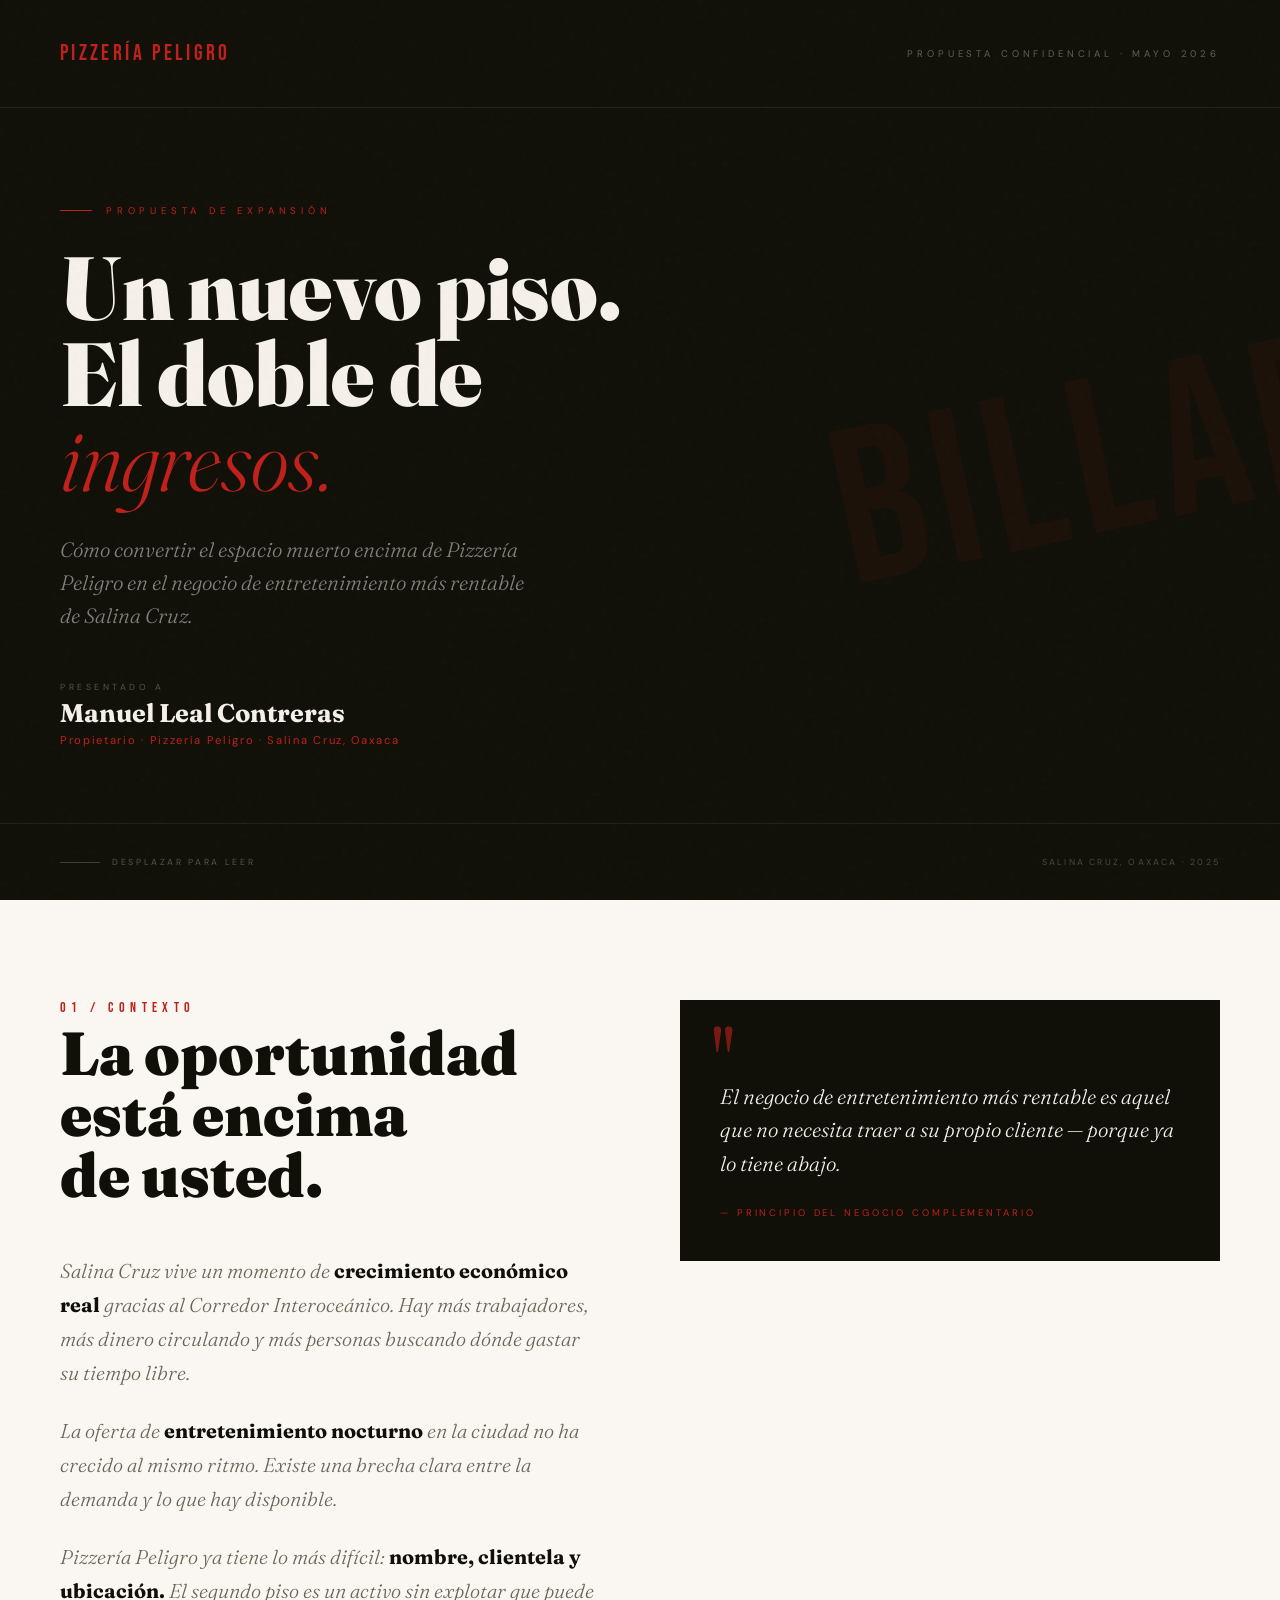
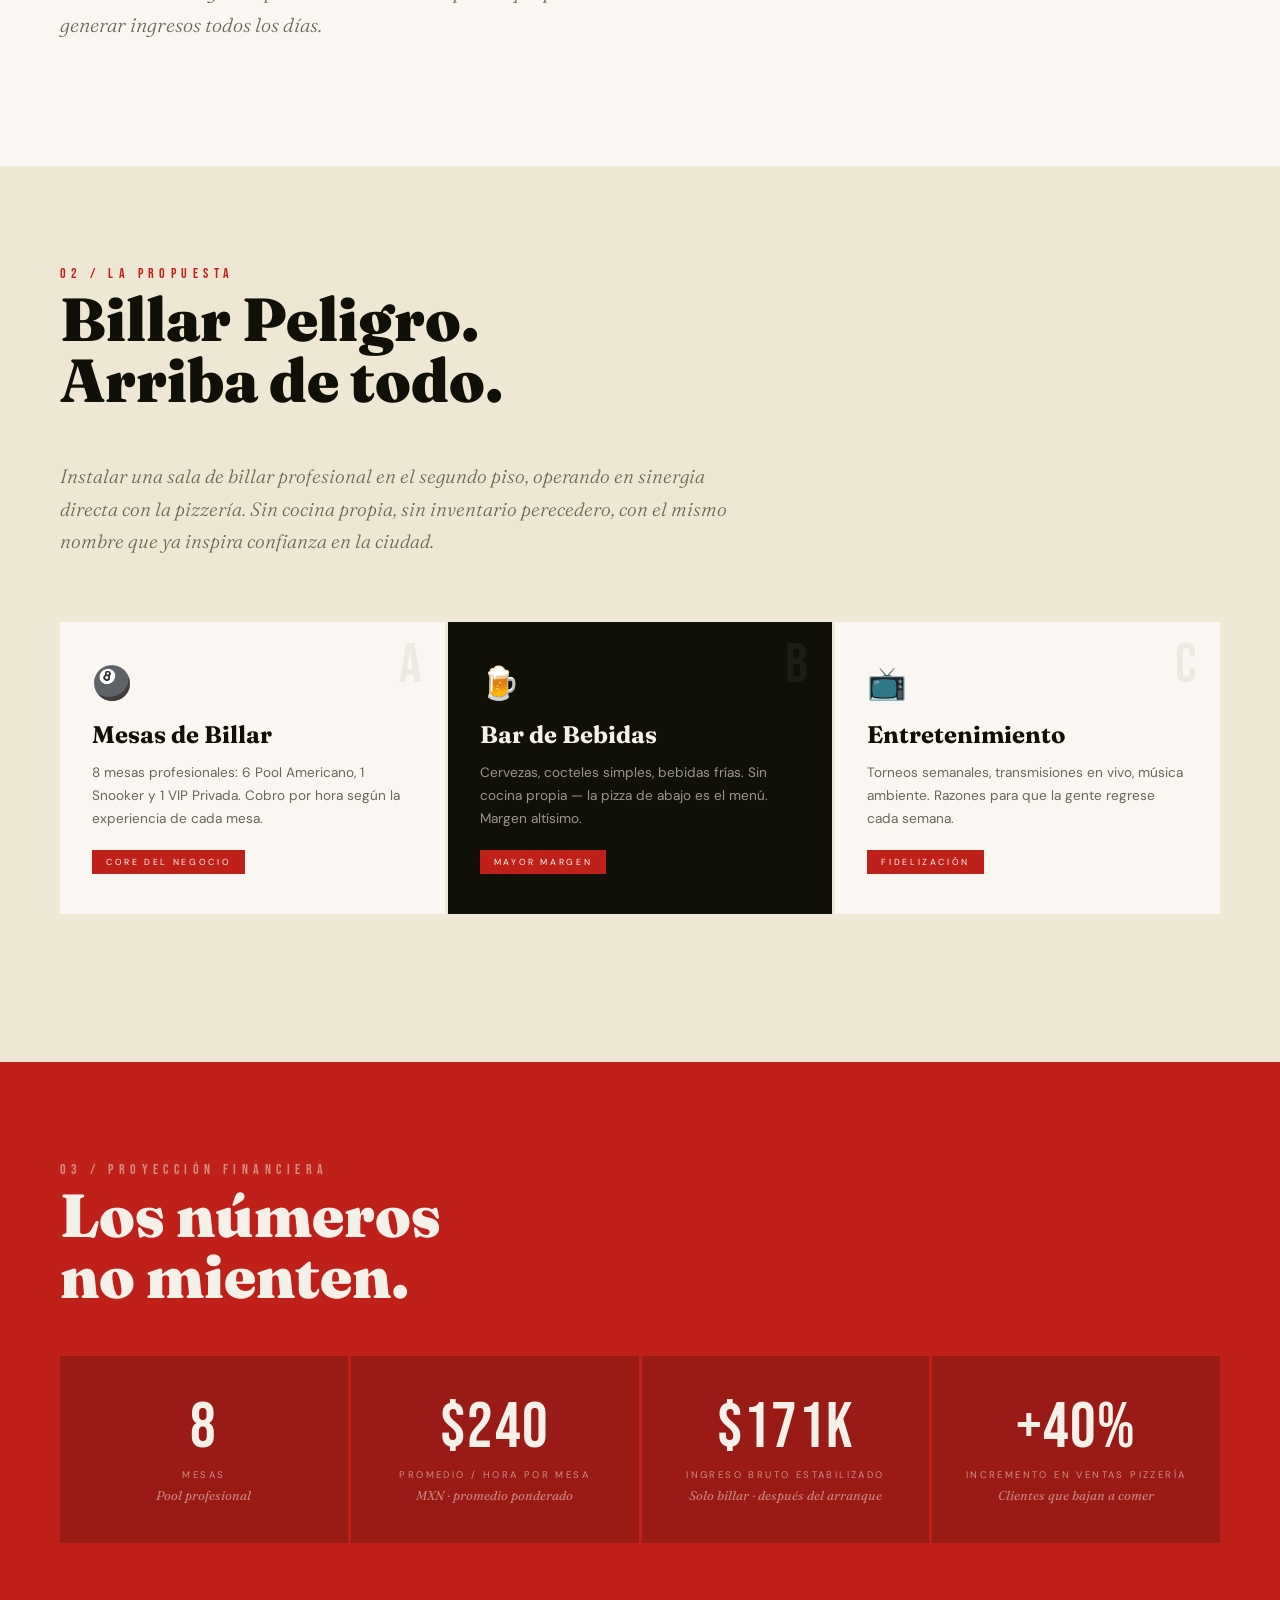
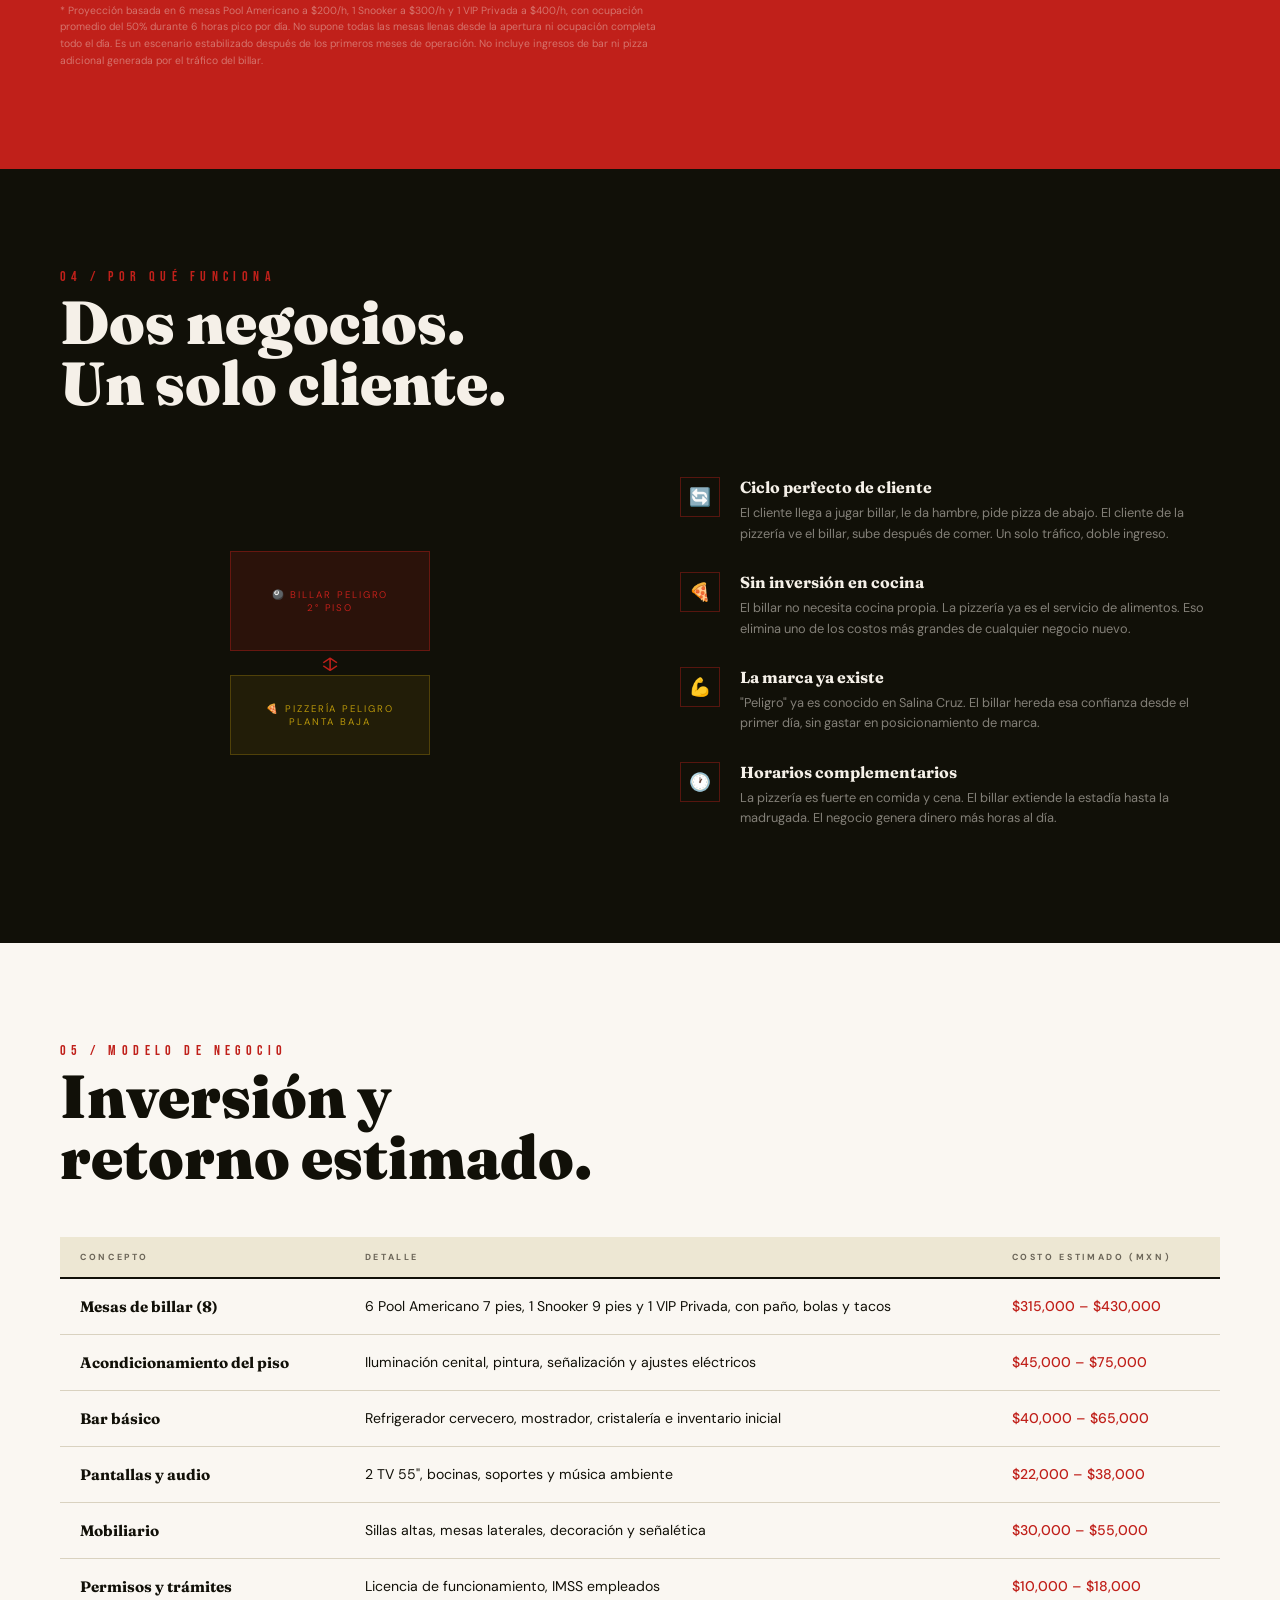
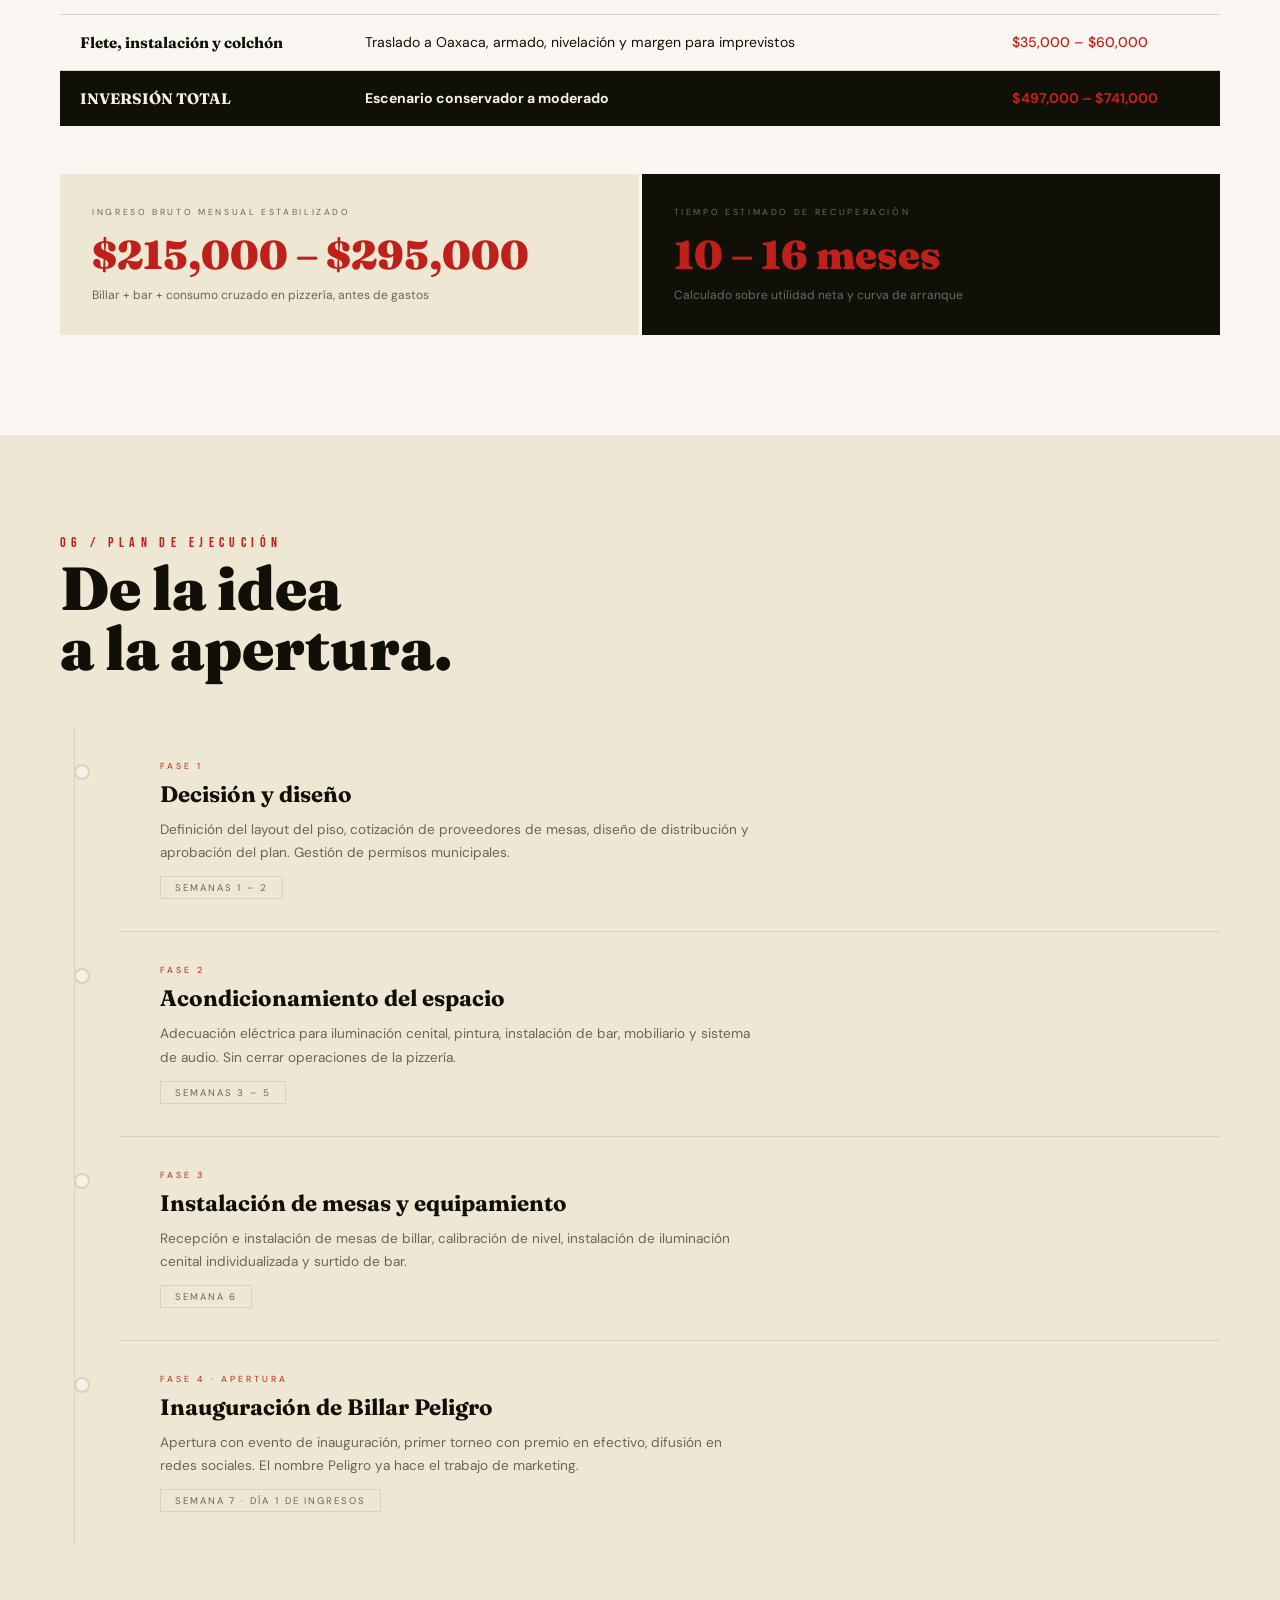
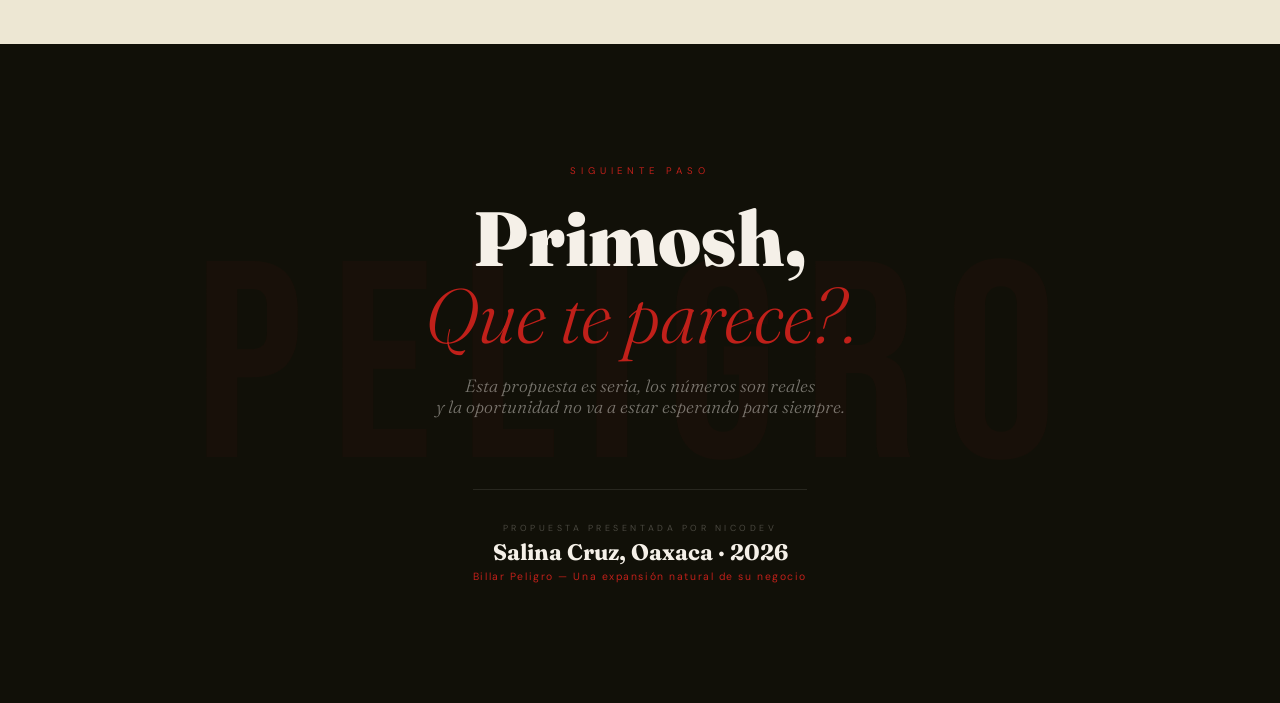
==== index.html @ 85f6d93c "Rename proposal entrypoint to index" ====
<!DOCTYPE html>
<html lang="es">
<head>
  <meta charset="UTF-8" />
  <meta name="viewport" content="width=device-width, initial-scale=1.0" />
  <title>Propuesta de Negocio — Billar Peligro</title>
  <link href="https://fonts.googleapis.com/css2?family=Fraunces:ital,opsz,wght@0,9..144,300;0,9..144,700;0,9..144,900;1,9..144,300;1,9..144,700&family=DM+Sans:ital,wght@0,300;0,400;0,500;1,300&family=Bebas+Neue&display=swap" rel="stylesheet" />
  <link rel="stylesheet" href="style.css" />
</head>
<body>

  <!-- Progress bar -->
  <div class="progress-bar" id="progress"></div>

  <!-- ══════════════════════════════════════
       PORTADA
  ══════════════════════════════════════ -->
  <div class="cover">
    <div class="cover-header">
      <div class="cover-logo">Pizzería Peligro</div>
      <div class="cover-tag">Propuesta Confidencial · Mayo 2026</div>
    </div>

    <div class="cover-body">
      <div class="cover-accent">BILLAR</div>
      <p class="cover-pre">Propuesta de Expansión</p>
      <h1 class="cover-title">
        Un nuevo piso.<br>
        El doble de<br>
        <em>ingresos.</em>
      </h1>
      <p class="cover-sub">
        Cómo convertir el espacio muerto encima de Pizzería Peligro
        en el negocio de entretenimiento más rentable de Salina Cruz.
      </p>
      <div class="cover-to">
        <span class="cover-to-label">Presentado a</span>
        <span class="cover-to-name">Manuel Leal Contreras</span>
        <span class="cover-to-role">Propietario · Pizzería Peligro · Salina Cruz, Oaxaca</span>
      </div>
    </div>

    <div class="cover-footer">
      <div class="cover-scroll">
        <div class="scroll-line"></div>
        Desplazar para leer
      </div>
      <div class="cover-date">Salina Cruz, Oaxaca · 2025</div>
    </div>
  </div>

  <!-- ══════════════════════════════════════
       01 · LA OPORTUNIDAD
  ══════════════════════════════════════ -->
  <section class="section oportunidad" id="oportunidad">
    <div class="opp-grid">
      <div>
        <p class="section-num reveal">01 / Contexto</p>
        <h2 class="section-title reveal">La oportunidad<br>está encima<br>de usted.</h2>
        <div class="opp-text reveal reveal-delay-1">
          <p>
            Salina Cruz vive un momento de <strong>crecimiento económico real</strong> gracias al 
            Corredor Interoceánico. Hay más trabajadores, más dinero circulando y más personas 
            buscando dónde gastar su tiempo libre.
          </p>
          <p>
            La oferta de <strong>entretenimiento nocturno</strong> en la ciudad no ha crecido 
            al mismo ritmo. Existe una brecha clara entre la demanda y lo que hay disponible.
          </p>
          <p>
            Pizzería Peligro ya tiene lo más difícil: <strong>nombre, clientela y ubicación.</strong> 
            El segundo piso es un activo sin explotar que puede generar ingresos todos los días.
          </p>
        </div>
      </div>

      <div class="opp-insight reveal reveal-delay-2">
        <p>
          El negocio de entretenimiento más rentable es aquel que no necesita traer a su 
          propio cliente — porque ya lo tiene abajo.
        </p>
        <span class="opp-insight-author">— Principio del negocio complementario</span>
      </div>
    </div>
  </section>

  <!-- ══════════════════════════════════════
       02 · LA PROPUESTA
  ══════════════════════════════════════ -->
  <section class="section propuesta" id="propuesta">
    <p class="section-num reveal">02 / La Propuesta</p>
    <h2 class="section-title reveal">Billar Peligro.<br>Arriba de todo.</h2>
    <p class="prop-intro reveal">
      Instalar una sala de billar profesional en el segundo piso, operando en sinergia 
      directa con la pizzería. Sin cocina propia, sin inventario perecedero, con el mismo 
      nombre que ya inspira confianza en la ciudad.
    </p>

    <div class="prop-cards">
      <div class="prop-card reveal">
        <span class="prop-card-num">A</span>
        <div class="prop-card-icon">🎱</div>
        <h3>Mesas de Billar</h3>
        <p>8 mesas profesionales: 6 Pool Americano, 1 Snooker y 1 VIP Privada. Cobro por hora según la experiencia de cada mesa.</p>
        <span class="prop-card-badge">Core del negocio</span>
      </div>

      <div class="prop-card featured reveal reveal-delay-1">
        <span class="prop-card-num">B</span>
        <div class="prop-card-icon">🍺</div>
        <h3>Bar de Bebidas</h3>
        <p>Cervezas, cocteles simples, bebidas frías. Sin cocina propia — la pizza de abajo es el menú. Margen altísimo.</p>
        <span class="prop-card-badge">Mayor margen</span>
      </div>

      <div class="prop-card reveal reveal-delay-2">
        <span class="prop-card-num">C</span>
        <div class="prop-card-icon">📺</div>
        <h3>Entretenimiento</h3>
        <p>Torneos semanales, transmisiones en vivo, música ambiente. Razones para que la gente regrese cada semana.</p>
        <span class="prop-card-badge">Fidelización</span>
      </div>
    </div>
  </section>

  <!-- ══════════════════════════════════════
       03 · NÚMEROS
  ══════════════════════════════════════ -->
  <section class="section numeros" id="numeros">
    <p class="section-num reveal">03 / Proyección Financiera</p>
    <h2 class="section-title reveal">Los números<br>no mienten.</h2>

    <div class="nums-grid">
      <div class="num-box reveal">
        <div class="num-value">8</div>
        <div class="num-label">Mesas</div>
        <div class="num-note">Pool profesional</div>
      </div>
      <div class="num-box reveal reveal-delay-1">
        <div class="num-value">$240</div>
        <div class="num-label">Promedio / hora por mesa</div>
        <div class="num-note">MXN · promedio ponderado</div>
      </div>
      <div class="num-box reveal reveal-delay-2">
        <div class="num-value">$171K</div>
        <div class="num-label">Ingreso bruto estabilizado</div>
        <div class="num-note">Solo billar · después del arranque</div>
      </div>
      <div class="num-box reveal reveal-delay-3">
        <div class="num-value">+40%</div>
        <div class="num-label">Incremento en ventas pizzería</div>
        <div class="num-note">Clientes que bajan a comer</div>
      </div>
    </div>

    <p class="nums-disclaimer reveal">
      * Proyección basada en 6 mesas Pool Americano a $200/h, 1 Snooker a $300/h y 1 VIP Privada a $400/h, con ocupación promedio del 50% durante 6 horas pico por día. 
      No supone todas las mesas llenas desde la apertura ni ocupación completa todo el día. Es un escenario estabilizado después de los primeros meses de operación. 
      No incluye ingresos de bar ni pizza adicional generada por el tráfico del billar.
    </p>
  </section>

  <!-- ══════════════════════════════════════
       04 · SINERGIA
  ══════════════════════════════════════ -->
  <section class="section sinergia" id="sinergia">
    <p class="section-num reveal">04 / Por qué funciona</p>
    <h2 class="section-title reveal">Dos negocios.<br>Un solo cliente.</h2>

    <div class="sin-layout">
      <div class="sin-visual reveal">
        <div class="building">
          <div class="floor floor-billar">
            <span class="floor-label">🎱 Billar Peligro<br>2° Piso</span>
          </div>
          <div class="floor-arrow">↕</div>
          <div class="floor floor-pizza">
            <span class="floor-label">🍕 Pizzería Peligro<br>Planta Baja</span>
          </div>
        </div>
      </div>

      <div class="sin-points reveal reveal-delay-1">
        <div class="sin-point">
          <div class="sin-point-icon">🔄</div>
          <div>
            <h4>Ciclo perfecto de cliente</h4>
            <p>El cliente llega a jugar billar, le da hambre, pide pizza de abajo. El cliente de la pizzería ve el billar, sube después de comer. Un solo tráfico, doble ingreso.</p>
          </div>
        </div>
        <div class="sin-point">
          <div class="sin-point-icon">🍕</div>
          <div>
            <h4>Sin inversión en cocina</h4>
            <p>El billar no necesita cocina propia. La pizzería ya es el servicio de alimentos. Eso elimina uno de los costos más grandes de cualquier negocio nuevo.</p>
          </div>
        </div>
        <div class="sin-point">
          <div class="sin-point-icon">💪</div>
          <div>
            <h4>La marca ya existe</h4>
            <p>"Peligro" ya es conocido en Salina Cruz. El billar hereda esa confianza desde el primer día, sin gastar en posicionamiento de marca.</p>
          </div>
        </div>
        <div class="sin-point">
          <div class="sin-point-icon">🕐</div>
          <div>
            <h4>Horarios complementarios</h4>
            <p>La pizzería es fuerte en comida y cena. El billar extiende la estadía hasta la madrugada. El negocio genera dinero más horas al día.</p>
          </div>
        </div>
      </div>
    </div>
  </section>

  <!-- ══════════════════════════════════════
       05 · MODELO DE NEGOCIO
  ══════════════════════════════════════ -->
  <section class="section modelo" id="modelo">
    <p class="section-num reveal">05 / Modelo de Negocio</p>
    <h2 class="section-title reveal">Inversión y<br>retorno estimado.</h2>

    <table class="mod-table reveal">
      <thead>
        <tr>
          <th>Concepto</th>
          <th>Detalle</th>
          <th>Costo estimado (MXN)</th>
        </tr>
      </thead>
      <tbody>
        <tr>
          <td>Mesas de billar (8)</td>
          <td>6 Pool Americano 7 pies, 1 Snooker 9 pies y 1 VIP Privada, con paño, bolas y tacos</td>
          <td class="td-highlight">$315,000 – $430,000</td>
        </tr>
        <tr>
          <td>Acondicionamiento del piso</td>
          <td>Iluminación cenital, pintura, señalización y ajustes eléctricos</td>
          <td class="td-highlight">$45,000 – $75,000</td>
        </tr>
        <tr>
          <td>Bar básico</td>
          <td>Refrigerador cervecero, mostrador, cristalería e inventario inicial</td>
          <td class="td-highlight">$40,000 – $65,000</td>
        </tr>
        <tr>
          <td>Pantallas y audio</td>
          <td>2 TV 55", bocinas, soportes y música ambiente</td>
          <td class="td-highlight">$22,000 – $38,000</td>
        </tr>
        <tr>
          <td>Mobiliario</td>
          <td>Sillas altas, mesas laterales, decoración y señalética</td>
          <td class="td-highlight">$30,000 – $55,000</td>
        </tr>
        <tr>
          <td>Permisos y trámites</td>
          <td>Licencia de funcionamiento, IMSS empleados</td>
          <td class="td-highlight">$10,000 – $18,000</td>
        </tr>
        <tr>
          <td>Flete, instalación y colchón</td>
          <td>Traslado a Oaxaca, armado, nivelación y margen para imprevistos</td>
          <td class="td-highlight">$35,000 – $60,000</td>
        </tr>
        <tr class="mod-total">
          <td>INVERSIÓN TOTAL</td>
          <td>Escenario conservador a moderado</td>
          <td>$497,000 – $741,000</td>
        </tr>
      </tbody>
    </table>

    <div style="display:grid; grid-template-columns:1fr 1fr; gap:3px;" class="reveal">
      <div style="background:var(--cream); padding:32px;">
        <p style="font-size:0.55rem; letter-spacing:0.3em; text-transform:uppercase; color:var(--smoke); margin-bottom:12px;">Ingreso bruto mensual estabilizado</p>
        <p style="font-family:'Fraunces',serif; font-size:2.5rem; font-weight:900; color:var(--red);">$215,000 – $295,000</p>
        <p style="font-size:0.75rem; color:var(--smoke); margin-top:8px;">Billar + bar + consumo cruzado en pizzería, antes de gastos</p>
      </div>
      <div style="background:var(--ink); color:var(--paper); padding:32px;">
        <p style="font-size:0.55rem; letter-spacing:0.3em; text-transform:uppercase; color:rgba(245,240,232,0.4); margin-bottom:12px;">Tiempo estimado de recuperación</p>
        <p style="font-family:'Fraunces',serif; font-size:2.5rem; font-weight:900; color:var(--red);">10 – 16 meses</p>
        <p style="font-size:0.75rem; color:rgba(245,240,232,0.4); margin-top:8px;">Calculado sobre utilidad neta y curva de arranque</p>
      </div>
    </div>
  </section>

  <!-- ══════════════════════════════════════
       06 · PLAN DE EJECUCIÓN
  ══════════════════════════════════════ -->
  <section class="section timeline-section" id="plan">
    <p class="section-num reveal">06 / Plan de Ejecución</p>
    <h2 class="section-title reveal">De la idea<br>a la apertura.</h2>

    <div class="tl-items">
      <div class="tl-item reveal">
        <div class="tl-dot"></div>
        <p class="tl-phase">Fase 1</p>
        <h3 class="tl-title">Decisión y diseño</h3>
        <p class="tl-desc">Definición del layout del piso, cotización de proveedores de mesas, diseño de distribución y aprobación del plan. Gestión de permisos municipales.</p>
        <span class="tl-duration">Semanas 1 – 2</span>
      </div>

      <div class="tl-item reveal reveal-delay-1">
        <div class="tl-dot"></div>
        <p class="tl-phase">Fase 2</p>
        <h3 class="tl-title">Acondicionamiento del espacio</h3>
        <p class="tl-desc">Adecuación eléctrica para iluminación cenital, pintura, instalación de bar, mobiliario y sistema de audio. Sin cerrar operaciones de la pizzería.</p>
        <span class="tl-duration">Semanas 3 – 5</span>
      </div>

      <div class="tl-item reveal reveal-delay-2">
        <div class="tl-dot"></div>
        <p class="tl-phase">Fase 3</p>
        <h3 class="tl-title">Instalación de mesas y equipamiento</h3>
        <p class="tl-desc">Recepción e instalación de mesas de billar, calibración de nivel, instalación de iluminación cenital individualizada y surtido de bar.</p>
        <span class="tl-duration">Semana 6</span>
      </div>

      <div class="tl-item reveal reveal-delay-3">
        <div class="tl-dot"></div>
        <p class="tl-phase">Fase 4 · Apertura</p>
        <h3 class="tl-title">Inauguración de Billar Peligro</h3>
        <p class="tl-desc">Apertura con evento de inauguración, primer torneo con premio en efectivo, difusión en redes sociales. El nombre Peligro ya hace el trabajo de marketing.</p>
        <span class="tl-duration">Semana 7 · Día 1 de ingresos</span>
      </div>
    </div>
  </section>

  <!-- ══════════════════════════════════════
       CTA FINAL
  ══════════════════════════════════════ -->
  <section class="cta-section">
    <p class="cta-tag reveal">Siguiente paso</p>
    <h2 class="cta-title reveal">
      Primosh,<br>
      <em>Que te parece?.</em>
    </h2>
    <p class="cta-sub reveal">
      Esta propuesta es seria, los números son reales<br>y la oportunidad no va a estar esperando para siempre.
    </p>
    <div class="cta-from reveal">
      <span class="cta-from-label">Propuesta presentada por NicoDev</span>
      <span class="cta-from-name">Salina Cruz, Oaxaca · 2026</span>
      <span class="cta-from-detail">Billar Peligro — Una expansión natural de su negocio</span>
    </div>
  </section>
  <script src="script.js"></script>
</body>
</html>
---- style.css ----
:root {
      --ink: #111008;
      --paper: #f5f0e8;
      --cream: #ede7d3;
      --red: #c0201a;
      --red-dark: #8a1510;
      --red-light: #e8352e;
      --gold: #b8960a;
      --smoke: #6b6558;
      --light: #d9d2c0;
      --white: #faf7f2;
    }

    * { margin: 0; padding: 0; box-sizing: border-box; }
    html { scroll-behavior: smooth; }

    body {
      background: var(--paper);
      color: var(--ink);
      font-family: 'DM Sans', sans-serif;
      overflow-x: hidden;
    }

    /* ─── GRAIN ─── */
    body::after {
      content: '';
      position: fixed;
      inset: 0;
      background-image: url("data:image/svg+xml,%3Csvg viewBox='0 0 200 200' xmlns='http://www.w3.org/2000/svg'%3E%3Cfilter id='n'%3E%3CfeTurbulence type='fractalNoise' baseFrequency='0.85' numOctaves='4' stitchTiles='stitch'/%3E%3C/filter%3E%3Crect width='100%25' height='100%25' filter='url(%23n)' opacity='0.04'/%3E%3C/svg%3E");
      pointer-events: none;
      z-index: 999;
      opacity: 0.5;
    }

    /* ─── COVER ─── */
    .cover {
      min-height: 100vh;
      background: var(--ink);
      display: grid;
      grid-template-rows: auto 1fr auto;
      padding: 0;
      position: relative;
      overflow: hidden;
    }

    .cover-header {
      padding: 40px 60px;
      display: flex;
      justify-content: space-between;
      align-items: center;
      border-bottom: 1px solid rgba(245,240,232,0.08);
    }

    .cover-logo {
      font-family: 'Bebas Neue', sans-serif;
      font-size: 1.4rem;
      letter-spacing: 0.15em;
      color: var(--red);
    }

    .cover-tag {
      font-size: 0.6rem;
      letter-spacing: 0.4em;
      text-transform: uppercase;
      color: rgba(245,240,232,0.35);
    }

    .cover-body {
      display: flex;
      flex-direction: column;
      justify-content: center;
      padding: 60px 60px 40px;
      position: relative;
    }

    /* Big diagonal accent */
    .cover-accent {
      position: absolute;
      right: -80px;
      top: 50%;
      transform: translateY(-50%) rotate(-12deg);
      font-family: 'Bebas Neue', sans-serif;
      font-size: clamp(120px, 20vw, 220px);
      color: rgba(192,32,26,0.06);
      line-height: 1;
      pointer-events: none;
      white-space: nowrap;
      letter-spacing: 0.05em;
    }

    .cover-pre {
      font-size: 0.6rem;
      letter-spacing: 0.5em;
      text-transform: uppercase;
      color: var(--red);
      margin-bottom: 28px;
      display: flex;
      align-items: center;
      gap: 14px;
      animation: fadeUp 0.8s ease 0.2s both;
    }

    .cover-pre::before {
      content: '';
      display: inline-block;
      width: 32px;
      height: 1px;
      background: var(--red);
    }

    .cover-title {
      font-family: 'Fraunces', serif;
      font-size: clamp(3rem, 7vw, 6.5rem);
      font-weight: 900;
      line-height: 0.95;
      color: var(--paper);
      margin-bottom: 32px;
      animation: fadeUp 0.8s ease 0.4s both;
    }

    .cover-title em {
      font-style: italic;
      font-weight: 300;
      color: var(--red);
    }

    .cover-sub {
      font-family: 'Fraunces', serif;
      font-size: clamp(1rem, 2vw, 1.3rem);
      font-weight: 300;
      font-style: italic;
      color: rgba(245,240,232,0.5);
      max-width: 480px;
      line-height: 1.6;
      margin-bottom: 48px;
      animation: fadeUp 0.8s ease 0.6s both;
    }

    .cover-to {
      display: inline-flex;
      flex-direction: column;
      gap: 4px;
      animation: fadeUp 0.8s ease 0.8s both;
    }

    .cover-to-label {
      font-size: 0.55rem;
      letter-spacing: 0.4em;
      text-transform: uppercase;
      color: rgba(245,240,232,0.3);
    }

    .cover-to-name {
      font-family: 'Fraunces', serif;
      font-size: 1.6rem;
      font-weight: 700;
      color: var(--paper);
    }

    .cover-to-role {
      font-size: 0.7rem;
      color: var(--red);
      letter-spacing: 0.15em;
    }

    .cover-footer {
      padding: 32px 60px;
      border-top: 1px solid rgba(245,240,232,0.08);
      display: flex;
      justify-content: space-between;
      align-items: center;
      animation: fadeUp 0.8s ease 1s both;
    }

    .cover-scroll {
      display: flex;
      align-items: center;
      gap: 12px;
      font-size: 0.55rem;
      letter-spacing: 0.3em;
      text-transform: uppercase;
      color: rgba(245,240,232,0.3);
    }

    .scroll-line {
      width: 40px;
      height: 1px;
      background: rgba(245,240,232,0.2);
      position: relative;
      overflow: hidden;
    }

    .scroll-line::after {
      content: '';
      position: absolute;
      left: -100%;
      top: 0;
      width: 100%;
      height: 100%;
      background: var(--red);
      animation: scanline 2s ease-in-out infinite;
    }

    @keyframes scanline {
      0% { left: -100%; }
      100% { left: 100%; }
    }

    .cover-date {
      font-size: 0.55rem;
      letter-spacing: 0.25em;
      text-transform: uppercase;
      color: rgba(245,240,232,0.25);
    }

    /* ─── SECTION BASE ─── */
    .section {
      padding: 100px 60px;
    }

    .section-num {
      font-family: 'Bebas Neue', sans-serif;
      font-size: 0.85rem;
      letter-spacing: 0.4em;
      color: var(--red);
      margin-bottom: 8px;
    }

    .section-title {
      font-family: 'Fraunces', serif;
      font-size: clamp(2rem, 5vw, 3.8rem);
      font-weight: 900;
      line-height: 1;
      margin-bottom: 48px;
    }

    /* ─── OPORTUNIDAD ─── */
    .oportunidad {
      background: var(--white);
    }

    .opp-grid {
      display: grid;
      grid-template-columns: 1fr 1fr;
      gap: 80px;
      align-items: start;
    }

    .opp-text p {
      font-family: 'Fraunces', serif;
      font-size: 1.25rem;
      font-weight: 300;
      font-style: italic;
      color: var(--smoke);
      line-height: 1.7;
      margin-bottom: 24px;
    }

    .opp-text p strong {
      color: var(--ink);
      font-weight: 700;
      font-style: normal;
    }

    .opp-insight {
      background: var(--ink);
      color: var(--paper);
      padding: 40px;
      position: relative;
    }

    .opp-insight::before {
      content: '"';
      position: absolute;
      top: 20px;
      left: 32px;
      font-family: 'Fraunces', serif;
      font-size: 5rem;
      color: var(--red);
      line-height: 1;
      opacity: 0.6;
    }

    .opp-insight p {
      font-family: 'Fraunces', serif;
      font-size: 1.3rem;
      font-weight: 300;
      font-style: italic;
      line-height: 1.6;
      padding-top: 40px;
      margin-bottom: 20px;
    }

    .opp-insight-author {
      font-size: 0.6rem;
      letter-spacing: 0.3em;
      text-transform: uppercase;
      color: var(--red);
    }

    /* ─── PROPUESTA ─── */
    .propuesta {
      background: var(--cream);
    }

    .prop-intro {
      max-width: 700px;
      font-family: 'Fraunces', serif;
      font-size: 1.2rem;
      font-weight: 300;
      font-style: italic;
      color: var(--smoke);
      line-height: 1.7;
      margin-bottom: 64px;
    }

    .prop-cards {
      display: grid;
      grid-template-columns: repeat(3, 1fr);
      gap: 3px;
      margin-bottom: 48px;
    }

    .prop-card {
      background: var(--white);
      padding: 40px 32px;
      position: relative;
      transition: transform 0.25s ease, box-shadow 0.25s ease;
    }

    .prop-card:hover {
      transform: translateY(-6px);
      box-shadow: 0 20px 50px rgba(17,16,8,0.12);
    }

    .prop-card.featured {
      background: var(--ink);
      color: var(--paper);
    }

    .prop-card-num {
      font-family: 'Bebas Neue', sans-serif;
      font-size: 3.5rem;
      color: rgba(17,16,8,0.06);
      position: absolute;
      top: 16px;
      right: 24px;
      line-height: 1;
    }

    .prop-card.featured .prop-card-num {
      color: rgba(245,240,232,0.06);
    }

    .prop-card-icon {
      font-size: 2rem;
      margin-bottom: 16px;
    }

    .prop-card h3 {
      font-family: 'Fraunces', serif;
      font-size: 1.5rem;
      font-weight: 700;
      margin-bottom: 12px;
    }

    .prop-card p {
      font-size: 0.85rem;
      line-height: 1.7;
      color: var(--smoke);
    }

    .prop-card.featured p { color: rgba(245,240,232,0.6); }

    .prop-card-badge {
      display: inline-block;
      margin-top: 20px;
      padding: 6px 14px;
      background: var(--red);
      color: var(--white);
      font-size: 0.55rem;
      letter-spacing: 0.3em;
      text-transform: uppercase;
    }

    /* ─── NÚMEROS ─── */
    .numeros {
      background: var(--red);
      color: var(--paper);
    }

    .numeros .section-title { color: var(--paper); }
    .numeros .section-num { color: rgba(245,240,232,0.5); }

    .nums-grid {
      display: grid;
      grid-template-columns: repeat(4, 1fr);
      gap: 3px;
      margin-bottom: 60px;
    }

    .num-box {
      background: rgba(0,0,0,0.2);
      padding: 40px 28px;
      text-align: center;
      transition: background 0.2s ease;
    }

    .num-box:hover { background: rgba(0,0,0,0.35); }

    .num-value {
      font-family: 'Bebas Neue', sans-serif;
      font-size: clamp(2.5rem, 5vw, 4rem);
      letter-spacing: 0.02em;
      line-height: 1;
      margin-bottom: 8px;
    }

    .num-label {
      font-size: 0.6rem;
      letter-spacing: 0.25em;
      text-transform: uppercase;
      color: rgba(245,240,232,0.55);
    }

    .num-note {
      font-family: 'Fraunces', serif;
      font-size: 0.8rem;
      font-style: italic;
      color: rgba(245,240,232,0.5);
      margin-top: 6px;
    }

    .nums-disclaimer {
      font-size: 0.65rem;
      color: rgba(245,240,232,0.4);
      line-height: 1.6;
      max-width: 600px;
    }

    /* ─── SINERGIA ─── */
    .sinergia {
      background: var(--ink);
      color: var(--paper);
    }

    .sinergia .section-num { color: var(--red); }

    .sin-layout {
      display: grid;
      grid-template-columns: 1fr 1fr;
      gap: 80px;
      align-items: center;
    }

    .sin-visual {
      position: relative;
      height: 380px;
    }

    /* Building diagram */
    .building {
      position: absolute;
      left: 50%;
      top: 50%;
      transform: translate(-50%, -50%);
      width: 200px;
    }

    .floor {
      border: 1px solid rgba(245,240,232,0.15);
      display: flex;
      align-items: center;
      justify-content: center;
      transition: all 0.3s ease;
    }

    .floor-billar {
      height: 100px;
      background: rgba(192,32,26,0.15);
      border-color: rgba(192,32,26,0.4);
      margin-bottom: 3px;
      animation: pulse-floor 3s ease-in-out infinite;
    }

    .floor-pizza {
      height: 80px;
      background: rgba(184,150,10,0.1);
      border-color: rgba(184,150,10,0.3);
    }

    @keyframes pulse-floor {
      0%, 100% { background: rgba(192,32,26,0.15); }
      50% { background: rgba(192,32,26,0.28); }
    }

    .floor-label {
      font-size: 0.6rem;
      letter-spacing: 0.2em;
      text-transform: uppercase;
      text-align: center;
    }

    .floor-billar .floor-label { color: var(--red); }
    .floor-pizza .floor-label { color: var(--gold); }

    /* Arrow between floors */
    .floor-arrow {
      text-align: center;
      font-size: 1.2rem;
      color: var(--red);
      margin: -2px 0;
      animation: bounce 2s ease-in-out infinite;
    }

    @keyframes bounce {
      0%, 100% { transform: translateY(0); }
      50% { transform: translateY(-4px); }
    }

    .sin-points {
      display: flex;
      flex-direction: column;
      gap: 28px;
    }

    .sin-point {
      display: flex;
      gap: 20px;
      align-items: flex-start;
    }

    .sin-point-icon {
      width: 40px;
      height: 40px;
      border: 1px solid rgba(192,32,26,0.4);
      display: flex;
      align-items: center;
      justify-content: center;
      font-size: 1.1rem;
      flex-shrink: 0;
      color: var(--red);
    }

    .sin-point h4 {
      font-family: 'Fraunces', serif;
      font-size: 1rem;
      font-weight: 700;
      margin-bottom: 6px;
    }

    .sin-point p {
      font-size: 0.8rem;
      color: rgba(245,240,232,0.5);
      line-height: 1.6;
    }

    /* ─── MODELO ─── */
    .modelo {
      background: var(--white);
    }

    .mod-table {
      width: 100%;
      border-collapse: collapse;
      margin-bottom: 48px;
    }

    .mod-table th {
      font-size: 0.55rem;
      letter-spacing: 0.3em;
      text-transform: uppercase;
      color: var(--smoke);
      padding: 14px 20px;
      text-align: left;
      border-bottom: 2px solid var(--ink);
      background: var(--cream);
    }

    .mod-table td {
      padding: 18px 20px;
      font-size: 0.88rem;
      border-bottom: 1px solid var(--light);
      vertical-align: top;
    }

    .mod-table tr:hover td { background: var(--cream); }

    .mod-table td:first-child {
      font-family: 'Fraunces', serif;
      font-weight: 700;
      font-size: 0.95rem;
    }

    .td-highlight {
      color: var(--red);
      font-weight: 500;
    }

    .mod-total {
      background: var(--ink) !important;
      color: var(--paper) !important;
    }

    .mod-total td {
      border: none !important;
      font-weight: 700 !important;
      color: var(--paper) !important;
    }

    .mod-total td:last-child { color: var(--red) !important; }

    /* ─── TIMELINE ─── */
    .timeline-section {
      background: var(--cream);
    }

    .tl-items {
      display: flex;
      flex-direction: column;
      gap: 0;
      position: relative;
      padding-left: 60px;
    }

    .tl-items::before {
      content: '';
      position: absolute;
      left: 14px;
      top: 0;
      bottom: 0;
      width: 1px;
      background: var(--light);
    }

    .tl-item {
      position: relative;
      padding: 32px 0 32px 40px;
      border-bottom: 1px solid var(--light);
    }

    .tl-item:last-child { border-bottom: none; }

    .tl-dot {
      position: absolute;
      left: -46px;
      top: 36px;
      width: 16px;
      height: 16px;
      border-radius: 50%;
      background: var(--paper);
      border: 2px solid var(--light);
      transition: all 0.3s ease;
    }

    .tl-item:hover .tl-dot {
      background: var(--red);
      border-color: var(--red);
    }

    .tl-phase {
      font-size: 0.55rem;
      letter-spacing: 0.35em;
      text-transform: uppercase;
      color: var(--red);
      margin-bottom: 8px;
    }

    .tl-title {
      font-family: 'Fraunces', serif;
      font-size: 1.4rem;
      font-weight: 700;
      margin-bottom: 10px;
    }

    .tl-desc {
      font-size: 0.85rem;
      color: var(--smoke);
      line-height: 1.7;
      max-width: 600px;
    }

    .tl-duration {
      display: inline-block;
      margin-top: 12px;
      padding: 4px 14px;
      border: 1px solid var(--light);
      font-size: 0.6rem;
      letter-spacing: 0.2em;
      text-transform: uppercase;
      color: var(--smoke);
    }

    /* ─── CTA FINAL ─── */
    .cta-section {
      background: var(--ink);
      color: var(--paper);
      text-align: center;
      padding: 120px 60px;
      position: relative;
      overflow: hidden;
    }

    .cta-section::before {
      content: 'PELIGRO';
      position: absolute;
      top: 50%;
      left: 50%;
      transform: translate(-50%, -50%);
      font-family: 'Bebas Neue', sans-serif;
      font-size: clamp(120px, 25vw, 280px);
      color: rgba(192,32,26,0.04);
      white-space: nowrap;
      letter-spacing: 0.1em;
      pointer-events: none;
    }

    .cta-tag {
      font-size: 0.6rem;
      letter-spacing: 0.5em;
      text-transform: uppercase;
      color: var(--red);
      margin-bottom: 24px;
      position: relative;
    }

    .cta-title {
      font-family: 'Fraunces', serif;
      font-size: clamp(2.5rem, 6vw, 5rem);
      font-weight: 900;
      line-height: 1;
      margin-bottom: 20px;
      position: relative;
    }

    .cta-title em {
      font-style: italic;
      font-weight: 300;
      color: var(--red);
    }

    .cta-sub {
      font-family: 'Fraunces', serif;
      font-size: 1.1rem;
      font-weight: 300;
      font-style: italic;
      color: rgba(245,240,232,0.45);
      margin-bottom: 56px;
      position: relative;
    }

    .cta-from {
      position: relative;
      display: inline-flex;
      flex-direction: column;
      gap: 4px;
      border-top: 1px solid rgba(245,240,232,0.1);
      padding-top: 32px;
      margin-top: 16px;
    }

    .cta-from-label {
      font-size: 0.55rem;
      letter-spacing: 0.4em;
      text-transform: uppercase;
      color: rgba(245,240,232,0.25);
    }

    .cta-from-name {
      font-family: 'Fraunces', serif;
      font-size: 1.4rem;
      font-weight: 700;
    }

    .cta-from-detail {
      font-size: 0.65rem;
      color: var(--red);
      letter-spacing: 0.15em;
    }

    /* ─── ANIMATIONS ─── */
    @keyframes fadeUp {
      from { opacity: 0; transform: translateY(24px); }
      to { opacity: 1; transform: translateY(0); }
    }

    .reveal {
      opacity: 0;
      transform: translateY(28px);
      transition: opacity 0.7s ease, transform 0.7s ease;
    }

    .reveal.visible {
      opacity: 1;
      transform: translateY(0);
    }

    .reveal-delay-1 { transition-delay: 0.1s; }
    .reveal-delay-2 { transition-delay: 0.2s; }
    .reveal-delay-3 { transition-delay: 0.3s; }

    /* ─── PROGRESS BAR ─── */
    .progress-bar {
      position: fixed;
      top: 0;
      left: 0;
      height: 2px;
      background: var(--red);
      z-index: 1000;
      transition: width 0.1s linear;
    }

    /* ─── RESPONSIVE ─── */
    @media (max-width: 768px) {
      .section { padding: 60px 24px; }
      .cover-header, .cover-body, .cover-footer { padding-left: 24px; padding-right: 24px; }
      .opp-grid, .sin-layout { grid-template-columns: 1fr; gap: 40px; }
      .prop-cards { grid-template-columns: 1fr; }
      .nums-grid { grid-template-columns: 1fr 1fr; }
      .cover-accent { display: none; }
      .sin-visual { height: 280px; }
    }
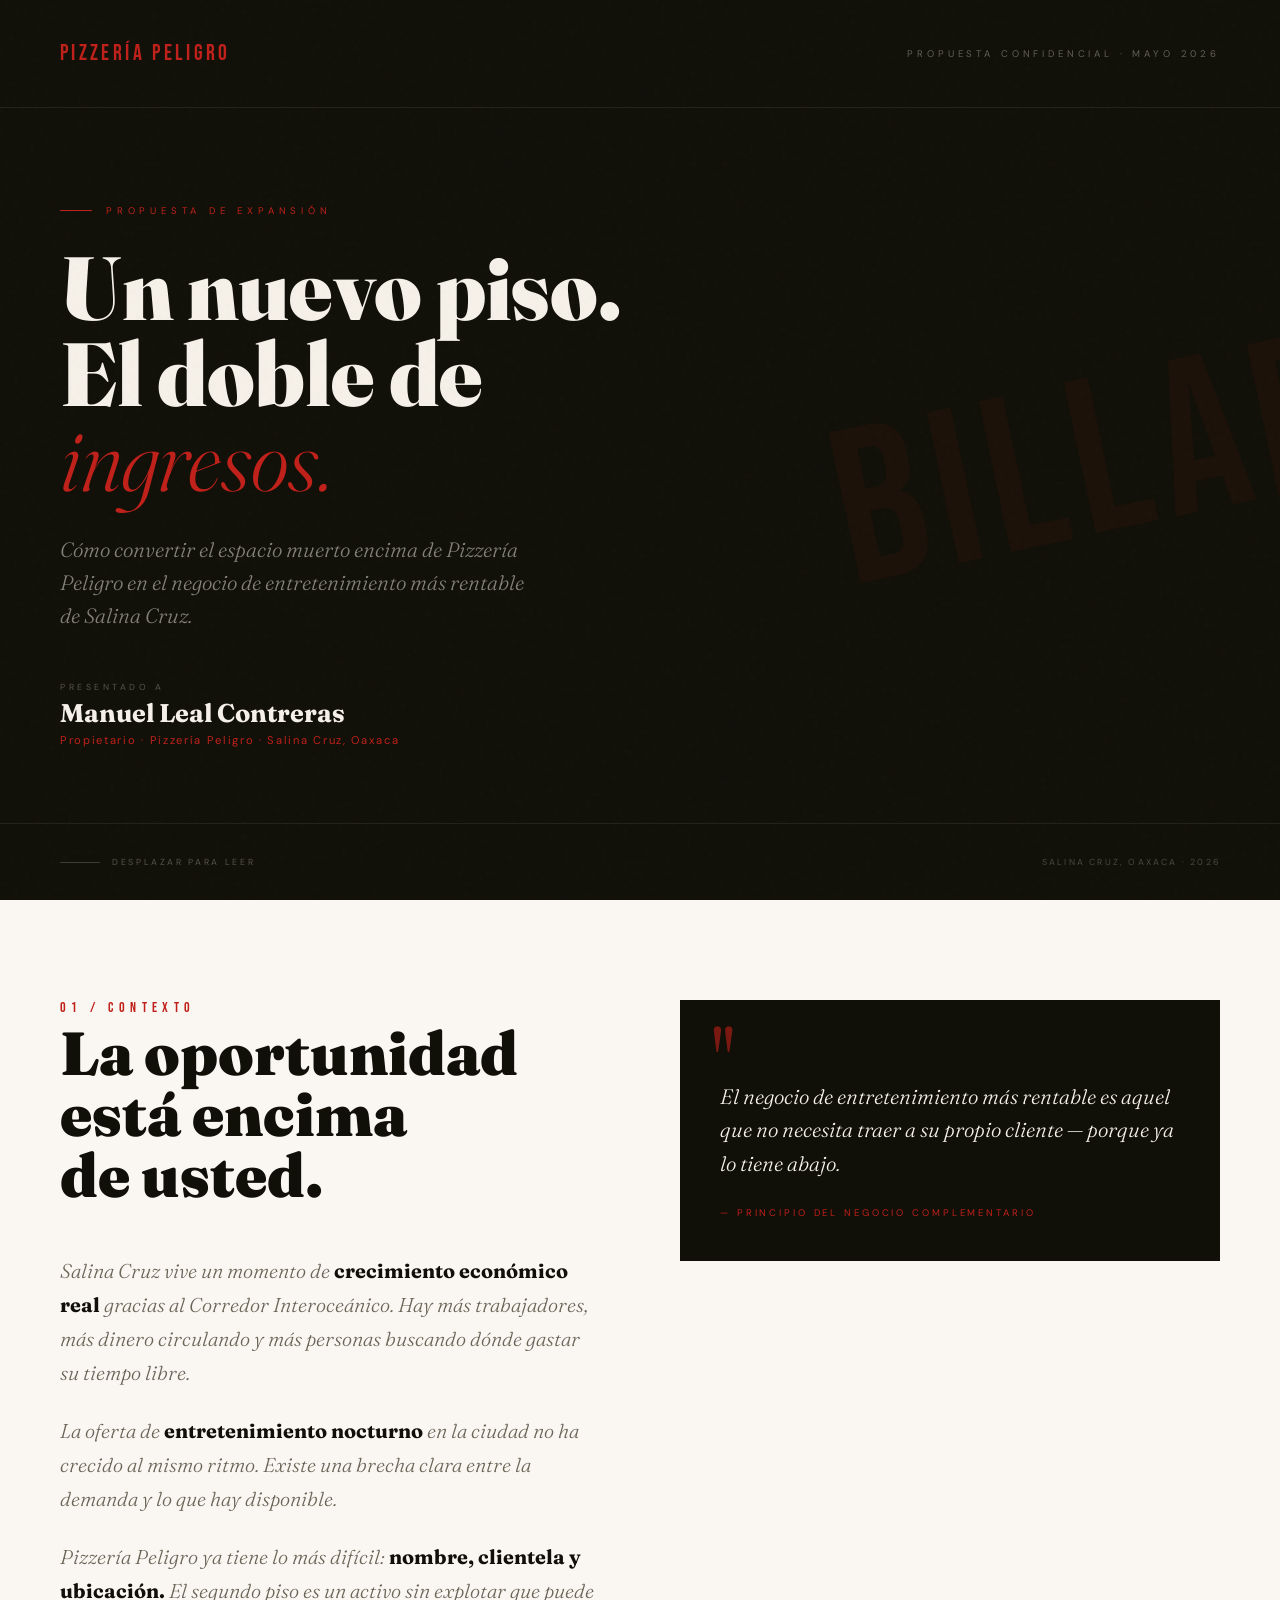
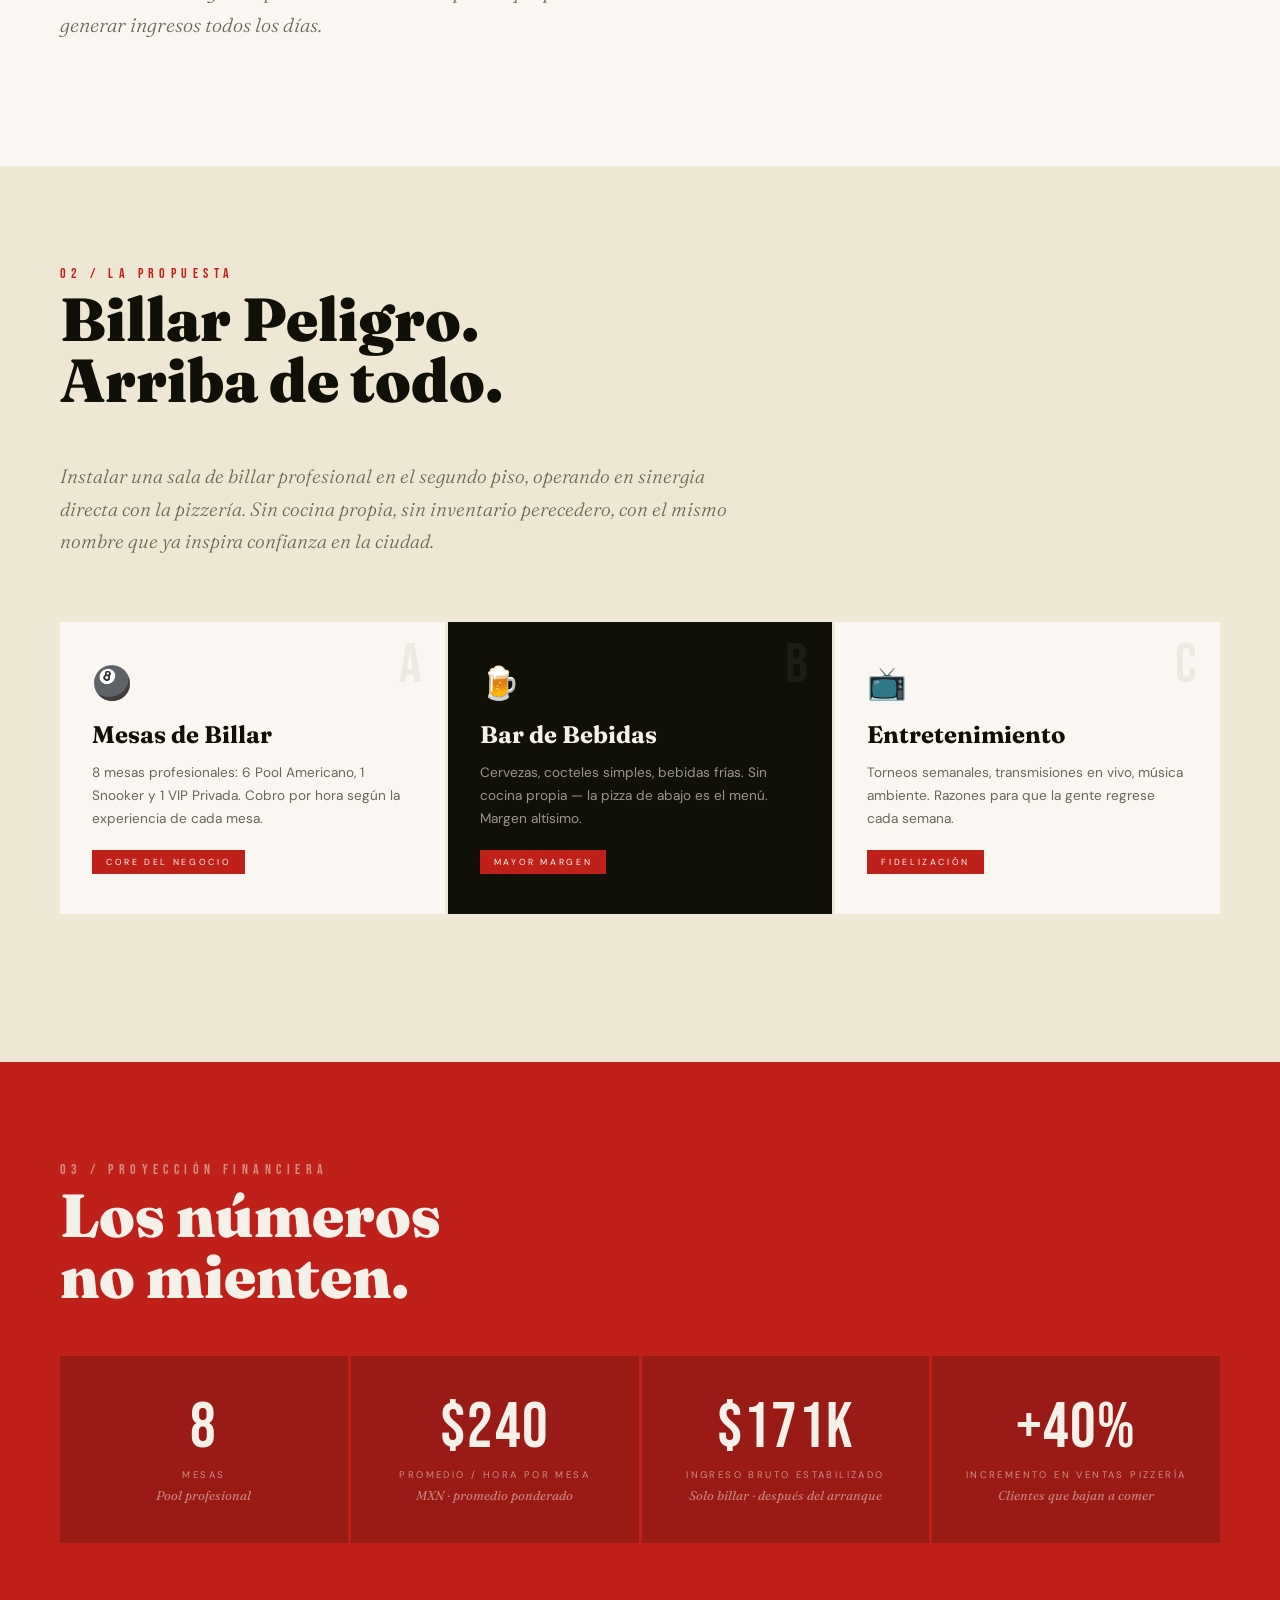
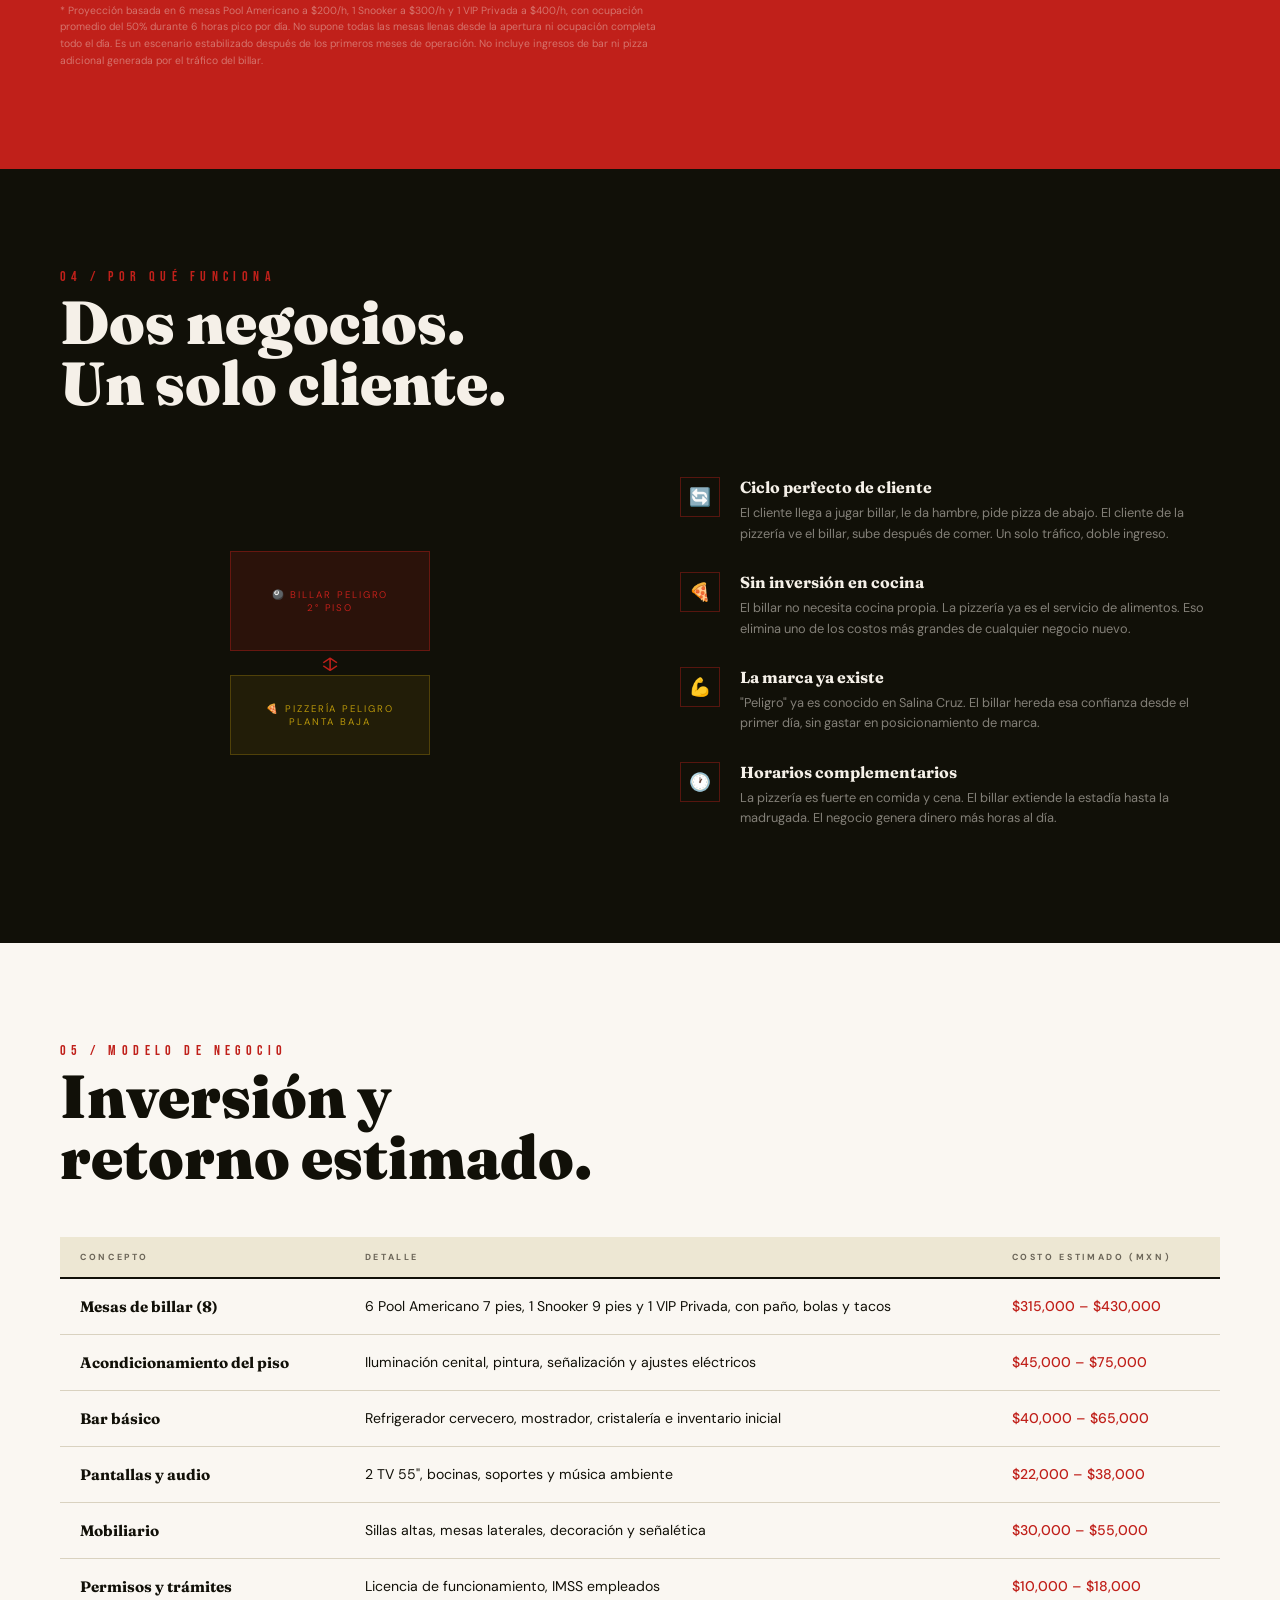
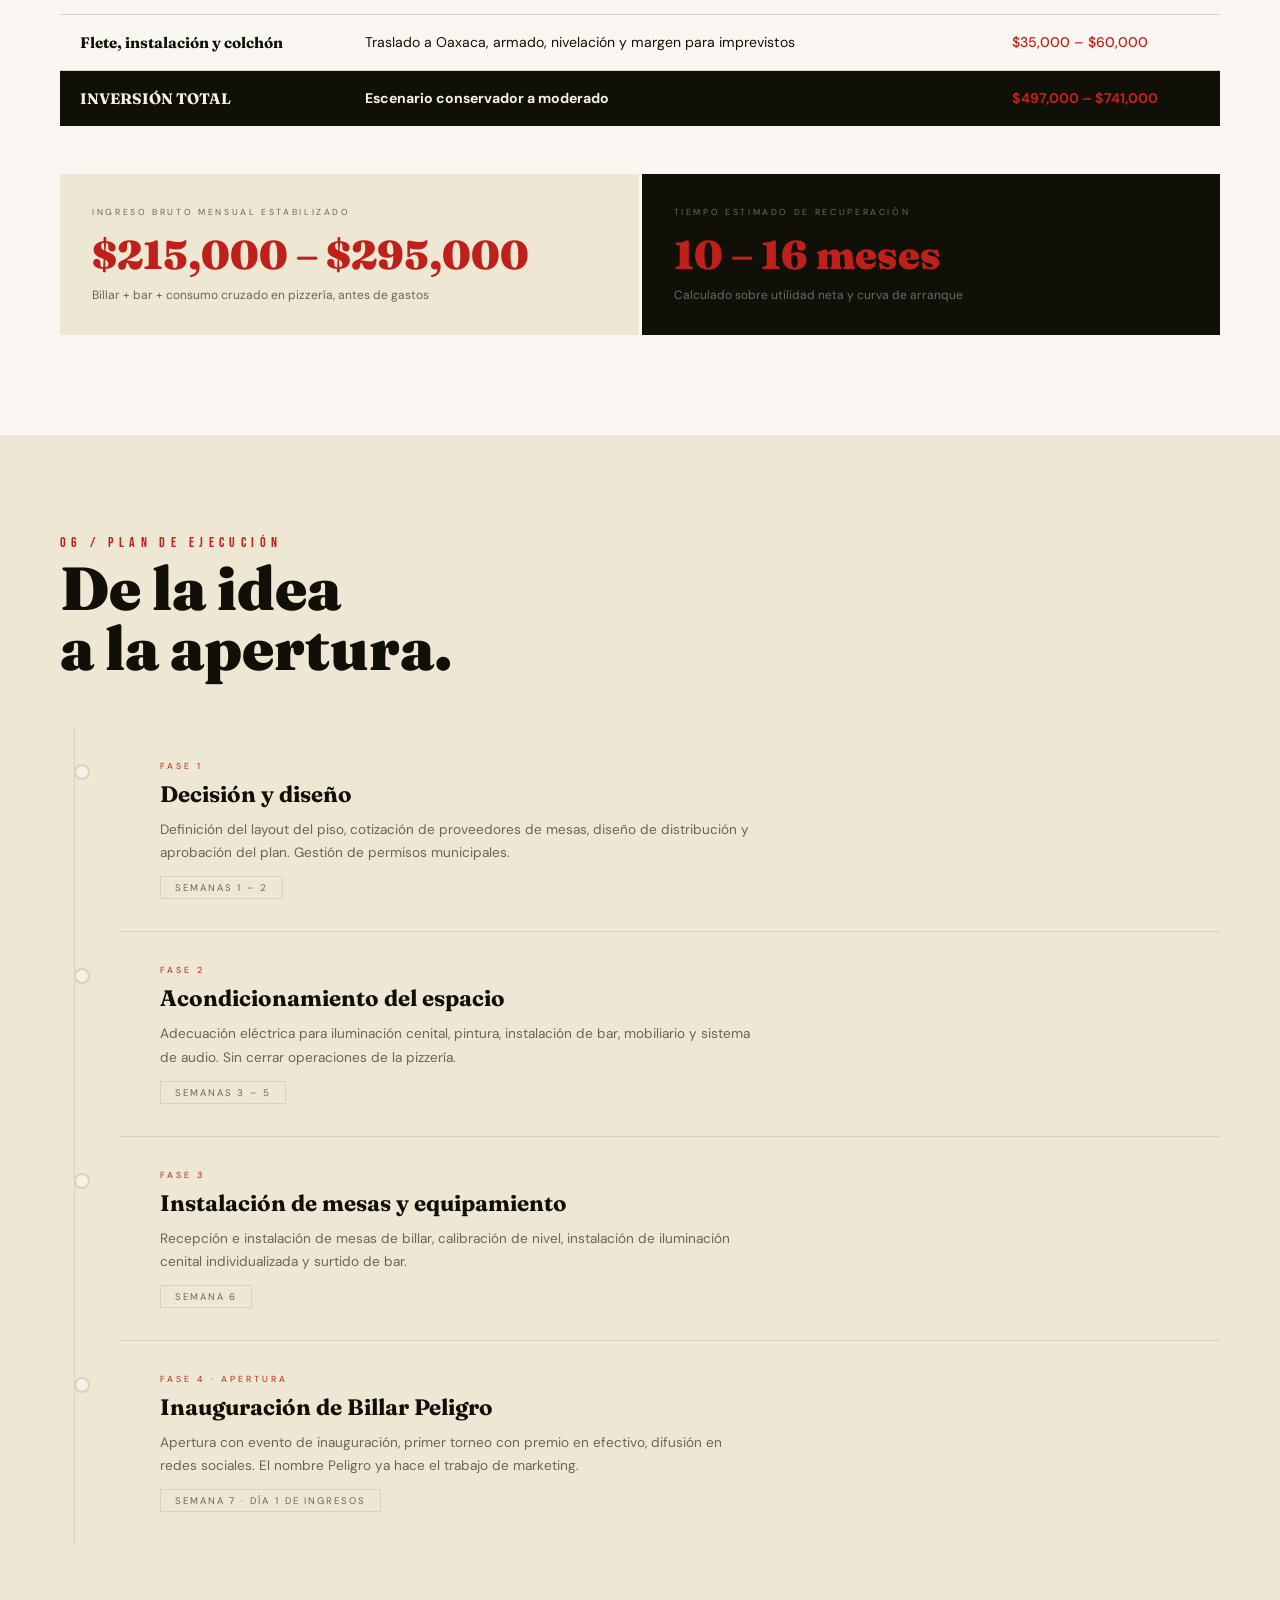
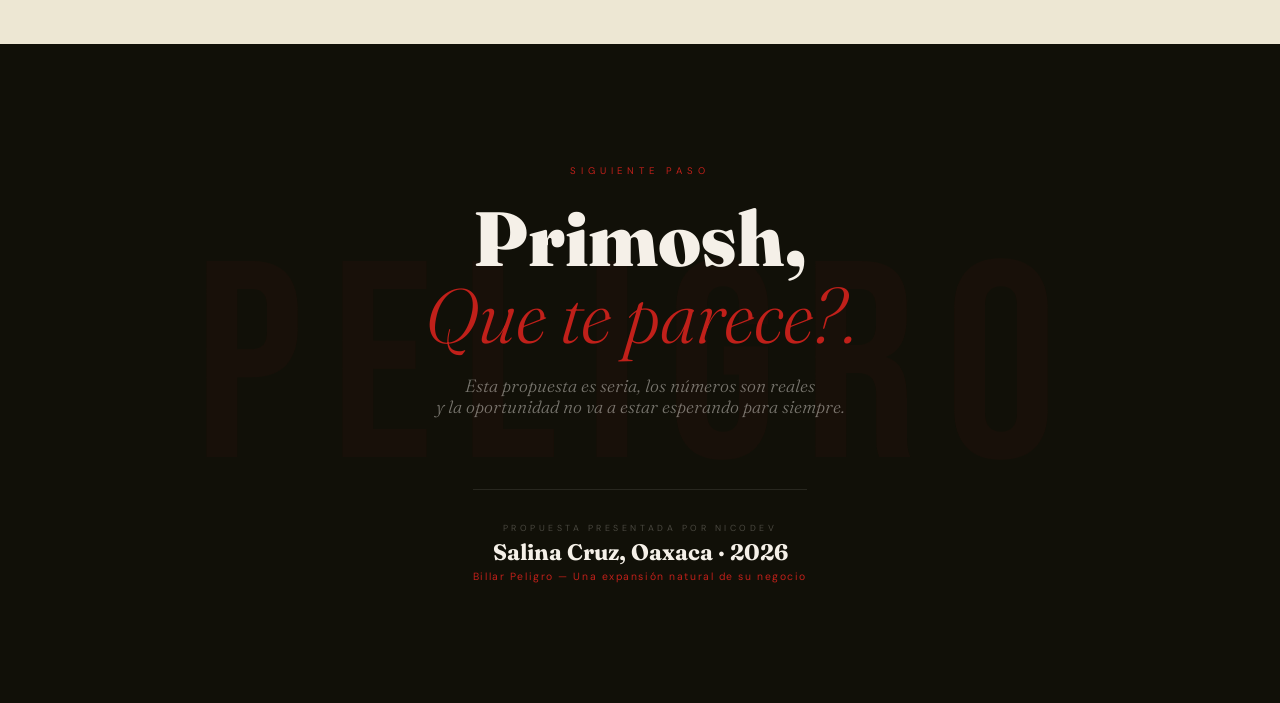
==== commit 160b2a1f: "Update proposal year" ====
--- a/index.html
+++ b/index.html
@@ -45,7 +45,7 @@
         <div class="scroll-line"></div>
         Desplazar para leer
       </div>
-      <div class="cover-date">Salina Cruz, Oaxaca · 2025</div>
+      <div class="cover-date">Salina Cruz, Oaxaca · 2026</div>
     </div>
   </div>
 
--- a/style.css
+++ b/style.css
@@ -813,11 +813,110 @@
     /* ─── RESPONSIVE ─── */
     @media (max-width: 768px) {
       .section { padding: 60px 24px; }
+      .cover { min-height: 92vh; }
+      .cover-header,
+      .cover-footer {
+        align-items: flex-start;
+        flex-direction: column;
+        gap: 16px;
+      }
       .cover-header, .cover-body, .cover-footer { padding-left: 24px; padding-right: 24px; }
+      .cover-body { padding-top: 48px; padding-bottom: 48px; }
+      .cover-logo { font-size: 1.25rem; }
+      .cover-tag,
+      .cover-pre,
+      .cover-to-label,
+      .cover-date,
+      .cover-scroll,
+      .section-num,
+      .num-label,
+      .tl-phase,
+      .tl-duration,
+      .cta-tag,
+      .cta-from-label {
+        letter-spacing: 0.18em;
+        line-height: 1.5;
+      }
+      .cover-title { font-size: clamp(2.75rem, 16vw, 4.4rem); }
+      .cover-sub { margin-bottom: 36px; }
+      .cover-to-role,
+      .cta-from-detail {
+        letter-spacing: 0.06em;
+        line-height: 1.6;
+        overflow-wrap: anywhere;
+      }
       .opp-grid, .sin-layout { grid-template-columns: 1fr; gap: 40px; }
+      .opp-insight { padding: 32px 24px; }
       .prop-cards { grid-template-columns: 1fr; }
+      .prop-card { padding: 32px 24px; }
+      .prop-card-badge { letter-spacing: 0.18em; line-height: 1.4; }
       .nums-grid { grid-template-columns: 1fr 1fr; }
+      .num-box { padding: 32px 18px; }
       .cover-accent { display: none; }
       .sin-visual { height: 280px; }
-    }
-
+      .sin-point { gap: 14px; }
+      .sin-point-icon { width: 34px; height: 34px; }
+      .mod-table,
+      .mod-table thead,
+      .mod-table tbody,
+      .mod-table tr,
+      .mod-table th,
+      .mod-table td {
+        display: block;
+        width: 100%;
+      }
+      .mod-table thead { display: none; }
+      .mod-table tr {
+        background: var(--cream);
+        border: 1px solid var(--light);
+        margin-bottom: 14px;
+      }
+      .mod-table td {
+        border-bottom: 1px solid var(--light);
+        padding: 14px 16px;
+      }
+      .mod-table td:last-child { border-bottom: 0; }
+      .mod-table td::before {
+        color: var(--smoke);
+        display: block;
+        font-size: 0.55rem;
+        letter-spacing: 0.18em;
+        margin-bottom: 6px;
+        text-transform: uppercase;
+      }
+      .mod-table td:nth-child(1)::before { content: 'Concepto'; }
+      .mod-table td:nth-child(2)::before { content: 'Detalle'; }
+      .mod-table td:nth-child(3)::before { content: 'Costo estimado'; }
+      .mod-total { background: var(--ink) !important; }
+      .modelo > div.reveal {
+        display: grid !important;
+        grid-template-columns: 1fr !important;
+      }
+      .modelo > div.reveal p[style*="2.5rem"] {
+        font-size: clamp(2rem, 12vw, 2.5rem) !important;
+        line-height: 1 !important;
+      }
+      .tl-items { padding-left: 22px; }
+      .tl-items::before { left: 7px; }
+      .tl-item { padding-left: 24px; }
+      .tl-dot { left: -22px; }
+      .cta-section { padding: 80px 24px; }
+      .cta-title { font-size: clamp(2.35rem, 14vw, 4rem); }
+      .cta-sub br { display: none; }
+    }
+
+    @media (max-width: 480px) {
+      .section { padding: 52px 20px; }
+      .cover-header,
+      .cover-body,
+      .cover-footer { padding-left: 20px; padding-right: 20px; }
+      .cover-title { font-size: clamp(2.45rem, 17vw, 3.6rem); }
+      .section-title { font-size: clamp(2rem, 12vw, 3rem); margin-bottom: 34px; }
+      .opp-text p,
+      .opp-insight p,
+      .prop-intro { font-size: 1.05rem; }
+      .nums-grid { grid-template-columns: 1fr; }
+      .building { width: min(200px, calc(100vw - 80px)); }
+      .floor-label { letter-spacing: 0.12em; }
+    }
+
